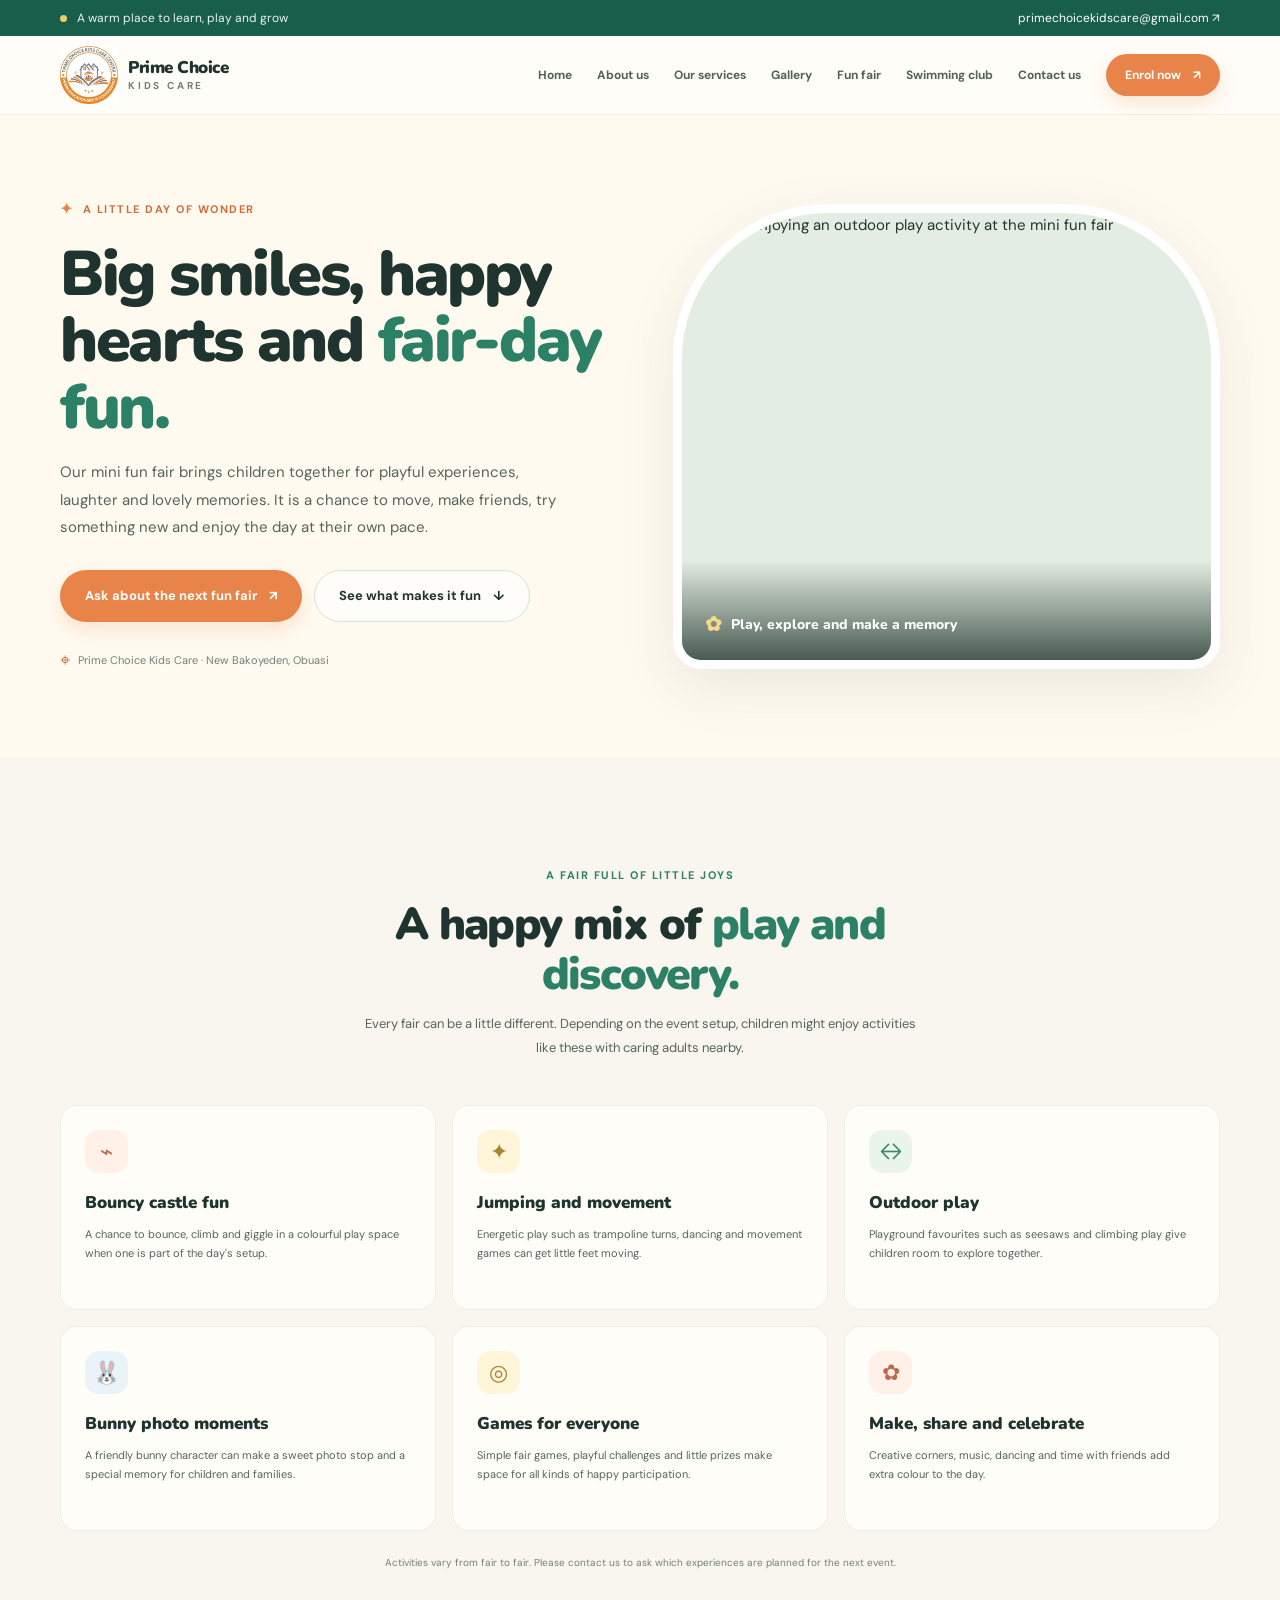
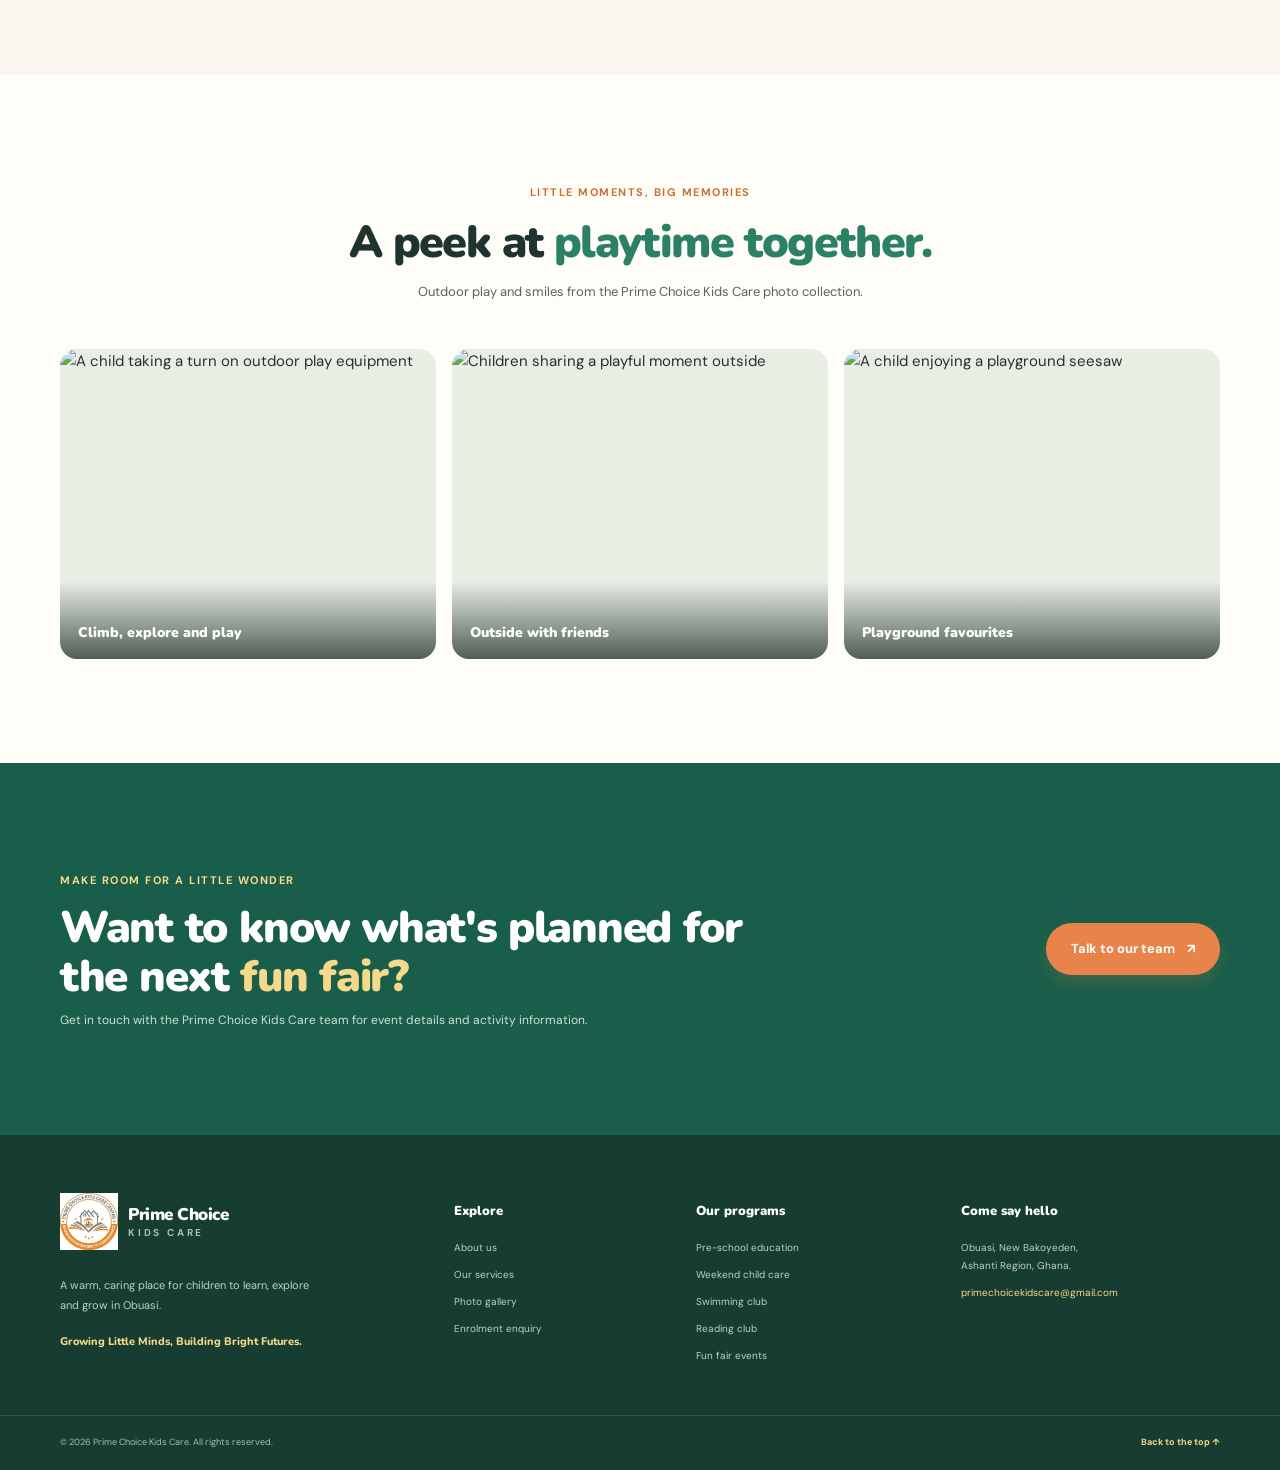
==== funfair.html @ d1c7ed06 "Add fun fair and swimming club pages Co-authored-by: Copilot <223556219+Copilot@users.noreply.github" ====
<!doctype html>
<html lang="en-GH">
  <head>
    <meta charset="utf-8">
    <meta name="viewport" content="width=device-width, initial-scale=1">
    <meta name="theme-color" content="#fffaf0">
    <meta name="description" content="Discover the Prime Choice Kids Care mini fun fair in Obuasi: joyful play, fair games, outdoor activities and happy memories.">
    <title>Mini Fun Fair | Prime Choice Kids Care</title>
    <link rel="icon" type="image/png" href="./logo.png">
    <link rel="preconnect" href="https://fonts.googleapis.com">
    <link rel="preconnect" href="https://fonts.gstatic.com" crossorigin>
    <link href="https://fonts.googleapis.com/css2?family=DM+Sans:wght@400;500;600;700&family=Nunito:wght@500;600;700;800;900&display=swap" rel="stylesheet">
    <link rel="stylesheet" href="./styles.css">
    <script src="./script.js" defer></script>
  </head>
  <body>
    <a class="skip-link" href="#main">Skip to content</a>
    <div class="topline">
      <div class="container topline-inner">
        <p><span class="topline-dot" aria-hidden="true"></span> A warm place to learn, play and grow</p>
        <a href="mailto:primechoicekidscare@gmail.com">primechoicekidscare@gmail.com <span aria-hidden="true">↗</span></a>
      </div>
    </div>

    <header class="site-header">
      <div class="container nav-wrap">
        <a class="brand" href="./index.html" aria-label="Prime Choice Kids Care home">
          <img class="brand-mark" src="./logo.png" alt="Prime Choice Kids Care Centre logo">
          <span class="brand-copy"><strong>Prime Choice</strong><small>Kids Care</small></span>
        </a>
        <button class="menu-toggle" type="button" aria-expanded="false" aria-controls="primary-nav" aria-label="Open navigation menu">
          <span></span><span></span><span></span>
        </button>
        <nav class="primary-nav" id="primary-nav" aria-label="Main navigation">
          <a href="./index.html">Home</a>
          <a href="./index.html#about">About us</a>
          <a href="./index.html#services">Our services</a>
          <a href="./index.html#gallery">Gallery</a>
          <a href="./funfair.html" aria-current="page">Fun fair</a>
          <a href="./swimming-club.html">Swimming club</a>
          <a href="./index.html#contact">Contact us</a>
          <a class="button button-small button-orange nav-cta" href="./index.html#enquiry">Enrol now <span aria-hidden="true">↗</span></a>
        </nav>
      </div>
    </header>

    <main id="main">
      <section class="program-hero section-pad">
        <div class="container program-hero-grid">
          <div class="program-hero-copy reveal">
            <span class="eyebrow eyebrow-orange"><span aria-hidden="true">✦</span> A little day of wonder</span>
            <h1>Big smiles, happy hearts and <span>fair-day fun.</span></h1>
            <p class="hero-lede">Our mini fun fair brings children together for playful experiences, laughter and lovely memories. It is a chance to move, make friends, try something new and enjoy the day at their own pace.</p>
            <div class="hero-actions">
              <a class="button button-orange" href="./index.html#enquiry">Ask about the next fun fair <span aria-hidden="true">↗</span></a>
              <a class="button button-outline" href="#fair-fun">See what makes it fun <span aria-hidden="true">↓</span></a>
            </div>
            <p class="program-location"><span aria-hidden="true">⌖</span> Prime Choice Kids Care · New Bakoyeden, Obuasi</p>
          </div>
          <figure class="program-hero-photo reveal">
            <img src="https://lh3.googleusercontent.com/d/1VThaIc3gzFX5uHObkYap0mW_x950WfFs=w1400" alt="A child enjoying an outdoor play activity at the mini fun fair" fetchpriority="high">
            <figcaption><span aria-hidden="true">✿</span> Play, explore and make a memory</figcaption>
          </figure>
        </div>
      </section>

      <section class="fair-intro section-pad section-tint" id="fair-fun" aria-labelledby="fair-fun-title">
        <div class="container">
          <div class="section-heading centered reveal">
            <span class="eyebrow eyebrow-green">A fair full of little joys</span>
            <h2 id="fair-fun-title">A happy mix of <span>play and discovery.</span></h2>
            <p>Every fair can be a little different. Depending on the event setup, children might enjoy activities like these with caring adults nearby.</p>
          </div>
          <div class="fair-activity-grid">
            <article class="fair-activity-card reveal">
              <span class="fair-activity-icon icon-peach" aria-hidden="true">⌁</span>
              <h3>Bouncy castle fun</h3>
              <p>A chance to bounce, climb and giggle in a colourful play space when one is part of the day's setup.</p>
            </article>
            <article class="fair-activity-card reveal">
              <span class="fair-activity-icon icon-yellow" aria-hidden="true">✦</span>
              <h3>Jumping and movement</h3>
              <p>Energetic play such as trampoline turns, dancing and movement games can get little feet moving.</p>
            </article>
            <article class="fair-activity-card reveal">
              <span class="fair-activity-icon icon-green" aria-hidden="true">↔</span>
              <h3>Outdoor play</h3>
              <p>Playground favourites such as seesaws and climbing play give children room to explore together.</p>
            </article>
            <article class="fair-activity-card reveal">
              <span class="fair-activity-icon icon-blue" aria-hidden="true">🐰</span>
              <h3>Bunny photo moments</h3>
              <p>A friendly bunny character can make a sweet photo stop and a special memory for children and families.</p>
            </article>
            <article class="fair-activity-card reveal">
              <span class="fair-activity-icon icon-yellow" aria-hidden="true">◎</span>
              <h3>Games for everyone</h3>
              <p>Simple fair games, playful challenges and little prizes make space for all kinds of happy participation.</p>
            </article>
            <article class="fair-activity-card reveal">
              <span class="fair-activity-icon icon-peach" aria-hidden="true">✿</span>
              <h3>Make, share and celebrate</h3>
              <p>Creative corners, music, dancing and time with friends add extra colour to the day.</p>
            </article>
          </div>
          <p class="fair-note reveal">Activities vary from fair to fair. Please contact us to ask which experiences are planned for the next event.</p>
        </div>
      </section>

      <section class="program-gallery section-pad" aria-labelledby="fair-gallery-title">
        <div class="container">
          <div class="section-heading centered reveal">
            <span class="eyebrow eyebrow-orange">Little moments, big memories</span>
            <h2 id="fair-gallery-title">A peek at <span>playtime together.</span></h2>
            <p>Outdoor play and smiles from the Prime Choice Kids Care photo collection.</p>
          </div>
          <div class="program-photo-grid">
            <figure class="program-photo-card reveal">
              <img src="https://lh3.googleusercontent.com/d/1VThaIc3gzFX5uHObkYap0mW_x950WfFs=w1000" alt="A child taking a turn on outdoor play equipment" loading="lazy">
              <figcaption>Climb, explore and play</figcaption>
            </figure>
            <figure class="program-photo-card reveal">
              <img src="https://lh3.googleusercontent.com/d/1eXh7Gc87C1rtiboEQk0sSpEBrXRE-SDh=w1000" alt="Children sharing a playful moment outside" loading="lazy">
              <figcaption>Outside with friends</figcaption>
            </figure>
            <figure class="program-photo-card reveal">
              <img src="https://lh3.googleusercontent.com/d/1p23Wyf0afIR9-xaCdoGB-kXBetSUbzat=w1000" alt="A child enjoying a playground seesaw" loading="lazy">
              <figcaption>Playground favourites</figcaption>
            </figure>
          </div>
        </div>
      </section>

      <section class="program-cta section-pad">
        <div class="container program-cta-inner reveal">
          <div>
            <span class="eyebrow eyebrow-light">Make room for a little wonder</span>
            <h2>Want to know what's planned for the next <span>fun fair?</span></h2>
            <p>Get in touch with the Prime Choice Kids Care team for event details and activity information.</p>
          </div>
          <a class="button button-orange" href="./index.html#enquiry">Talk to our team <span aria-hidden="true">↗</span></a>
        </div>
      </section>
    </main>

    <footer class="site-footer">
      <div class="container footer-main">
        <div class="footer-brand">
          <a class="brand brand-light" href="./index.html" aria-label="Prime Choice Kids Care home">
            <img class="brand-mark" src="./logo.png" alt="Prime Choice Kids Care Centre logo">
            <span class="brand-copy"><strong>Prime Choice</strong><small>Kids Care</small></span>
          </a>
          <p>A warm, caring place for children to learn, explore and grow in Obuasi.</p>
          <span class="footer-mantra">Growing Little Minds, Building Bright Futures.</span>
        </div>
        <div class="footer-column"><h3>Explore</h3><a href="./index.html#about">About us</a><a href="./index.html#services">Our services</a><a href="./index.html#gallery">Photo gallery</a><a href="./index.html#enquiry">Enrolment enquiry</a></div>
        <div class="footer-column"><h3>Our programs</h3><a href="./index.html#services">Pre-school education</a><a href="./index.html#services">Weekend child care</a><a href="./swimming-club.html">Swimming club</a><a href="./index.html#services">Reading club</a><a href="./funfair.html" aria-current="page">Fun fair events</a></div>
        <div class="footer-column footer-contact"><h3>Come say hello</h3><p>Obuasi, New Bakoyeden,<br>Ashanti Region, Ghana.</p><a href="mailto:primechoicekidscare@gmail.com">primechoicekidscare@gmail.com</a></div>
      </div>
      <div class="footer-bottom">
        <div class="container footer-bottom-inner"><p>© <span id="current-year"></span> Prime Choice Kids Care. All rights reserved.</p><a href="#main">Back to the top ↑</a></div>
      </div>
    </footer>
    <button class="back-to-top" type="button" aria-label="Back to top" title="Back to top">↑</button>
  </body>
</html>
---- styles.css ----
:root {
  color-scheme: light;
  --ink: #20342f;
  --ink-soft: #56645e;
  --green: #2c8065;
  --green-dark: #185e4a;
  --green-pale: #e8f4ec;
  --orange: #e8844a;
  --orange-dark: #cf6e37;
  --yellow: #f5ca67;
  --cream: #fffaf0;
  --paper: #fffdf8;
  --line: #e9e9df;
  --shadow: 0 18px 55px rgba(32, 52, 47, .09);
  --heading: "Nunito", "DM Sans", sans-serif;
  --body: "DM Sans", sans-serif;
}

* { box-sizing: border-box; }
html { scroll-behavior: smooth; scroll-padding-top: 100px; }
body { margin: 0; color: var(--ink); background: var(--paper); font-family: var(--body); font-size: 15px; line-height: 1.7; -webkit-font-smoothing: antialiased; }
img { display: block; max-width: 100%; }
a { color: inherit; text-decoration: none; }
button, input, select, textarea { font: inherit; }
button { color: inherit; }
.container { width: min(1160px, calc(100% - 48px)); margin-inline: auto; }
.section-pad { padding: 104px 0; }
.section-tint { background: #f8f6ee; }
.skip-link { position: fixed; top: 8px; left: 8px; z-index: 9999; padding: 10px 14px; color: white; background: var(--green-dark); border-radius: 8px; transform: translateY(-150%); }
.skip-link:focus { transform: translateY(0); }
.sr-only { position: absolute; width: 1px; height: 1px; padding: 0; margin: -1px; overflow: hidden; clip: rect(0,0,0,0); white-space: nowrap; border: 0; }

.topline { color: #eaf5ee; background: var(--green-dark); font-size: 12px; }
.topline-inner { min-height: 36px; display: flex; align-items: center; justify-content: space-between; gap: 20px; }
.topline p { margin: 0; }
.topline a { color: #fff; transition: opacity .2s ease; }
.topline a:hover { opacity: .75; }
.topline-dot { display: inline-block; width: 7px; height: 7px; margin-right: 7px; border-radius: 50%; background: var(--yellow); }
.site-header { position: sticky; top: 0; z-index: 100; background: rgba(255, 253, 248, .95); border-bottom: 1px solid rgba(32, 52, 47, .06); backdrop-filter: blur(14px); }
.nav-wrap { min-height: 78px; display: flex; align-items: center; justify-content: space-between; gap: 32px; }
.brand { display: inline-flex; align-items: center; gap: 10px; flex: 0 0 auto; }
.brand-mark { width: 58px; height: 58px; flex: 0 0 auto; object-fit: contain; }
.brand-copy { display: flex; flex-direction: column; line-height: 1.12; }
.brand-copy strong { font-family: var(--heading); font-size: 17px; font-weight: 900; letter-spacing: -.5px; }
.brand-copy small { margin-top: 3px; color: #718078; font-size: 10px; font-weight: 700; letter-spacing: 2.8px; text-transform: uppercase; }
.primary-nav { display: flex; align-items: center; gap: 25px; }
.primary-nav > a:not(.button) { color: #52615b; font-size: 12px; font-weight: 700; transition: color .2s ease; }
.primary-nav > a:not(.button):hover, .primary-nav > a:not(.button):focus-visible { color: var(--orange-dark); }
.button { min-height: 52px; display: inline-flex; align-items: center; justify-content: center; gap: 12px; padding: 0 24px; border: 1px solid transparent; border-radius: 999px; font-size: 13px; font-weight: 700; transition: transform .2s ease, box-shadow .2s ease, background .2s ease; cursor: pointer; }
.button:hover { transform: translateY(-2px); box-shadow: 0 10px 24px rgba(32, 52, 47, .13); }
.button:focus-visible, button:focus-visible, a:focus-visible, input:focus-visible, select:focus-visible, textarea:focus-visible { outline: 3px solid rgba(232, 132, 74, .55); outline-offset: 3px; }
.button-orange { color: white; background: var(--orange); box-shadow: 0 8px 18px rgba(232, 132, 74, .19); }
.button-orange:hover { background: var(--orange-dark); }
.button-green { color: white; background: var(--green); }
.button-green:hover { background: var(--green-dark); }
.button-outline { border-color: #d9e3da; color: var(--ink); background: rgba(255,255,255,.6); }
.button-small { min-height: 42px; padding: 0 18px; font-size: 12px; }
.menu-toggle { display: none; }

.hero { position: relative; overflow: hidden; padding-top: 76px; padding-bottom: 34px; background: var(--cream); }
.hero::before { position: absolute; top: -190px; right: -120px; width: 560px; height: 560px; border: 1px solid rgba(44,128,101,.08); border-radius: 50%; content: ""; }
.hero::after { position: absolute; right: 6%; bottom: -180px; width: 300px; height: 300px; border: 1px solid rgba(232,132,74,.12); border-radius: 50%; content: ""; }
.hero-grid { position: relative; z-index: 1; display: grid; grid-template-columns: 1.05fr .95fr; align-items: center; gap: 54px; }
.eyebrow { display: inline-flex; align-items: center; gap: 8px; color: var(--green-dark); font-size: 11px; font-weight: 700; letter-spacing: 1.5px; text-transform: uppercase; }
.eyebrow > span { color: var(--orange); font-size: 15px; }
.eyebrow-green { color: var(--green); }
.eyebrow-orange { color: var(--orange-dark); }
.eyebrow-light { color: #f9d98b; }
.hero h1, h2, h3 { font-family: var(--heading); }
.hero h1 { max-width: 580px; margin: 18px 0 18px; font-size: clamp(42px, 5vw, 66px); font-weight: 900; line-height: 1.05; letter-spacing: -2.7px; }
.hero h1 span, h2 span { color: var(--green); }
.hero-lede { max-width: 510px; margin: 0; color: var(--ink-soft); font-size: 15px; line-height: 1.85; }
.hero-actions { display: flex; flex-wrap: wrap; align-items: center; gap: 12px; margin-top: 28px; }
.play-icon { display: inline-grid; width: 23px; height: 23px; place-items: center; border-radius: 50%; color: var(--green); background: var(--green-pale); font-size: 9px; }
.hero-location { display: flex; align-items: center; gap: 9px; margin-top: 25px; color: #718078; font-size: 12px; }
.hero-location strong { color: var(--ink); }
.location-icon { color: var(--orange); font-size: 20px; }
.hero-visual { position: relative; min-width: 0; padding: 14px 20px 20px 0; }
.hero-photo-shell { position: relative; overflow: hidden; height: 470px; border: 9px solid #fff; border-radius: 170px 170px 36px 36px; background: #e0e9dd; box-shadow: var(--shadow); }
.hero-slides, .hero-slide { position: absolute; inset: 0; }
.hero-slide { opacity: 0; transition: opacity .85s ease; }
.hero-slide.is-active { z-index: 1; opacity: 1; }
.hero-slide img { width: 100%; height: 100%; object-fit: cover; }
.hero-shade { position: absolute; z-index: 2; inset: 38% 0 0; background: linear-gradient(transparent, rgba(20, 42, 33, .72)); pointer-events: none; }
.hero-photo-label { position: absolute; z-index: 3; right: 32px; bottom: 60px; left: 32px; display: flex; align-items: center; gap: 10px; color: white; font-family: var(--heading); font-size: 16px; font-weight: 800; text-shadow: 0 1px 5px rgba(0,0,0,.2); }
.photo-label-icon { display: grid; width: 30px; height: 30px; place-items: center; border-radius: 50%; color: #76552a; background: var(--yellow); text-shadow: none; }
.carousel-controls { position: absolute; z-index: 4; right: 25px; bottom: 17px; left: 25px; display: flex; align-items: center; justify-content: space-between; }
.carousel-arrow { display: grid; width: 34px; height: 34px; place-items: center; border: 1px solid rgba(255,255,255,.6); border-radius: 50%; color: white; background: rgba(255,255,255,.16); cursor: pointer; transition: background .2s ease; }
.carousel-arrow:hover { background: rgba(255,255,255,.33); }
.carousel-dots { display: flex; gap: 7px; }
.carousel-dot { width: 7px; height: 7px; padding: 0; border: 0; border-radius: 10px; background: rgba(255,255,255,.58); cursor: pointer; transition: width .2s ease, background .2s ease; }
.carousel-dot[aria-current="true"] { width: 22px; background: var(--yellow); }
.floating-note { position: absolute; z-index: 5; display: flex; align-items: center; gap: 9px; padding: 11px 15px; border-radius: 13px; box-shadow: 0 10px 26px rgba(32,52,47,.12); font-size: 11px; }
.floating-note > span { color: var(--orange-dark); font-size: 18px; }
.note-yellow { top: 65px; right: -8px; background: #fff3cc; transform: rotate(3deg); }
.note-white { bottom: 45px; left: -22px; background: white; transform: rotate(-3deg); }
.hero-sparkle { position: absolute; color: var(--orange); }
.sparkle-one { top: 27px; left: 22px; font-size: 28px; }
.sparkle-two { right: 6px; bottom: 3px; color: var(--green); font-size: 27px; }
.hero-bottom { position: relative; z-index: 1; display: flex; align-items: center; justify-content: center; gap: 16px; padding-top: 39px; color: #78847b; font-family: var(--heading); font-size: 12px; font-weight: 800; letter-spacing: .5px; }
.hero-bottom i { width: 5px; height: 5px; border-radius: 50%; background: var(--orange); }
.intro-strip { color: #fff; background: var(--green); }
.intro-strip-inner { min-height: 73px; display: flex; align-items: center; gap: 17px; }
.strip-star { color: #f9d98b; font-size: 21px; }
.intro-strip p { flex: 1; margin: 0; font-family: var(--heading); font-size: 15px; font-weight: 800; }
.intro-strip a { font-size: 12px; font-weight: 700; }
.intro-strip a span { margin-left: 6px; }

.about-grid { display: grid; grid-template-columns: .92fr 1.08fr; align-items: center; gap: 88px; }
.about-visual { position: relative; min-height: 450px; padding: 0 35px 30px 0; }
.about-photo-main { position: relative; overflow: hidden; width: 88%; height: 390px; border-radius: 42% 42% 22px 22px; background: #e7f0e2; }
.about-photo-main img, .about-photo-small img { width: 100%; height: 100%; object-fit: cover; }
.image-sticker { position: absolute; right: -8px; bottom: 22px; display: block; padding: 15px 20px; border-radius: 50% 50% 50% 12px; color: #77562b; background: #ffdf87; font-family: var(--heading); font-size: 13px; font-weight: 800; line-height: 1.35; transform: rotate(7deg); }
.image-sticker b { color: var(--orange-dark); }
.about-photo-small { position: absolute; right: 0; bottom: 0; overflow: hidden; width: 41%; height: 160px; border: 8px solid var(--paper); border-radius: 22px; background: #eee5d9; box-shadow: 0 10px 26px rgba(32,52,47,.12); }
.about-doodle { position: absolute; top: 10px; right: 24px; color: var(--orange); font-size: 38px; }
.about-copy h2, .section-heading h2, .why-copy h2, .enquiry-copy h2 { margin: 13px 0 16px; font-size: clamp(32px, 3.5vw, 45px); font-weight: 900; line-height: 1.12; letter-spacing: -1.6px; }
.about-copy > p, .why-copy > p { margin: 0 0 14px; color: var(--ink-soft); font-size: 13px; line-height: 1.9; }
.mission-grid { display: grid; grid-template-columns: 1fr 1fr; gap: 12px; margin-top: 25px; }
.mission-card { position: relative; padding: 18px 16px 16px; border: 1px solid #edf0e7; border-radius: 14px; background: #fff; }
.mission-card .mini-icon { display: grid; width: 31px; height: 31px; place-items: center; margin-bottom: 8px; border-radius: 10px; color: var(--green); background: var(--green-pale); font-size: 16px; }
.mission-card.vision .mini-icon { color: var(--orange-dark); background: #fff1de; }
.mission-card h3 { margin: 0 0 4px; font-size: 14px; font-weight: 900; }
.mission-card p { margin: 0; color: var(--ink-soft); font-size: 11px; line-height: 1.65; }
.values-row { display: grid; grid-template-columns: .72fr 1.28fr; align-items: center; gap: 42px; margin-top: 92px; padding: 31px 38px; border: 1px solid #e8ecdf; border-radius: 22px; background: #fbfcf7; }
.values-intro h3 { margin: 8px 0 0; font-size: 24px; font-weight: 900; line-height: 1.2; }
.values-intro h3 span { color: var(--green); }
.values-list { display: grid; grid-template-columns: repeat(3, 1fr); gap: 14px 20px; padding: 0; margin: 0; list-style: none; }
.values-list li { display: flex; align-items: center; gap: 8px; color: #5b6860; font-size: 11px; font-weight: 700; }
.values-list li span { color: var(--orange); font-size: 15px; }

.section-heading { max-width: 640px; }
.section-heading.centered { margin: 0 auto 46px; text-align: center; }
.section-heading h2 { margin-bottom: 12px; }
.section-heading p { max-width: 560px; margin: 0; color: var(--ink-soft); font-size: 13px; line-height: 1.8; }
.section-heading.centered p { margin-inline: auto; }
.services .section-heading h2 span, .gallery .section-heading h2 span { color: var(--green); }
.service-grid { display: grid; grid-template-columns: repeat(6, 1fr); gap: 16px; }
.service-card { position: relative; grid-column: span 2; min-height: 305px; padding: 25px 24px 23px; overflow: hidden; border: 1px solid rgba(32,52,47,.05); border-radius: 18px; background: #fff; transition: transform .22s ease, box-shadow .22s ease; }
.service-card:hover { transform: translateY(-5px); box-shadow: var(--shadow); }
.service-card:nth-child(4) { grid-column: 2 / span 2; }
.service-card:nth-child(5) { grid-column: 4 / span 2; }
.service-card::after { position: absolute; right: -22px; bottom: -42px; width: 120px; height: 120px; border-radius: 50%; background: currentColor; content: ""; opacity: .055; }
.service-blue { color: #5384a0; }.service-yellow { color: #ad8532; }.service-green { color: #40876a; }.service-pink { color: #b36e70; }.service-orange { color: #c97744; }
.service-icon { display: grid; width: 51px; height: 51px; place-items: center; margin-bottom: 21px; border-radius: 16px; background: #eef5f7; color: currentColor; }
.service-yellow .service-icon { background: #fff5d8; }.service-green .service-icon { background: #e9f4e9; }.service-pink .service-icon { background: #f9eded; }.service-orange .service-icon { background: #fff0e5; }
.service-icon svg { width: 31px; fill: none; stroke: currentColor; stroke-width: 1.8; stroke-linecap: round; stroke-linejoin: round; }
.service-number { position: absolute; top: 30px; right: 25px; color: currentColor; font-family: var(--heading); font-size: 11px; font-weight: 900; opacity: .68; }
.service-card h3 { margin: 0 0 8px; color: var(--ink); font-size: 18px; font-weight: 900; }
.service-card p { min-height: 91px; margin: 0 0 15px; color: var(--ink-soft); font-size: 11px; line-height: 1.7; }
.text-link { padding: 0; border: 0; color: var(--green-dark); background: transparent; font-size: 11px; font-weight: 800; cursor: pointer; }
.text-link span { display: inline-block; margin-left: 5px; color: var(--orange); transition: transform .2s ease; }
.text-link:hover span { transform: translate(3px,-2px); }

.why-grid { display: grid; grid-template-columns: .83fr 1.17fr; align-items: center; gap: 76px; }
.why-copy h2 { margin: 14px 0 16px; }
.why-copy h2 span { display: inline; }
.why-copy > p { margin-bottom: 23px; }
.reason-grid { display: grid; grid-template-columns: 1fr 1fr; gap: 15px; }
.reason-card { padding: 22px 21px; border: 1px solid #edf0e7; border-radius: 16px; background: #fff; }
.reason-icon, .contact-icon { display: grid; width: 40px; height: 40px; place-items: center; border-radius: 13px; font-size: 19px; }
.icon-peach { color: #bf694a; background: #fff0e8; }.icon-yellow { color: #a88430; background: #fff5d9; }.icon-green { color: #438665; background: #e9f4ea; }.icon-blue { color: #527d99; background: #eaf3f8; }
.reason-card h3 { margin: 13px 0 6px; font-size: 15px; font-weight: 900; }
.reason-card p { margin: 0; color: var(--ink-soft); font-size: 11px; line-height: 1.7; }

.gallery-heading { display: flex; align-items: end; justify-content: space-between; gap: 30px; margin-bottom: 30px; }
.gallery-heading .section-heading h2 { margin-bottom: 9px; }
.gallery-filters { display: flex; flex-wrap: wrap; justify-content: flex-end; gap: 7px; }
.filter-chip { min-height: 34px; padding: 0 13px; border: 1px solid #e0e4d9; border-radius: 50px; color: #59665f; background: transparent; font-size: 10px; font-weight: 700; cursor: pointer; transition: all .2s ease; }
.filter-chip:hover, .filter-chip.is-selected { border-color: var(--green); color: #fff; background: var(--green); }
.gallery-grid { display: grid; grid-template-columns: repeat(4, 1fr); grid-auto-rows: 190px; gap: 13px; }
.gallery-item { position: relative; overflow: hidden; min-width: 0; padding: 0; border: 0; border-radius: 15px; background: #e9e6d9; cursor: zoom-in; animation: galleryIn .35s ease both; }
.gallery-item:nth-child(1), .gallery-item:nth-child(6) { grid-row: span 2; }
.gallery-item img { width: 100%; height: 100%; object-fit: cover; transition: transform .5s ease; }
.gallery-item:hover img, .gallery-item:focus-visible img { transform: scale(1.05); }
.gallery-item::after { position: absolute; inset: 35% 0 0; background: linear-gradient(transparent, rgba(21,40,33,.68)); content: ""; opacity: .85; }
.gallery-caption { position: absolute; z-index: 1; right: 14px; bottom: 12px; left: 14px; color: white; text-align: left; }
.gallery-caption small { display: block; color: #ffe4a2; font-size: 9px; font-weight: 700; letter-spacing: 1.2px; text-transform: uppercase; }
.gallery-caption strong { font-family: var(--heading); font-size: 13px; font-weight: 900; }
.gallery-item[hidden] { display: none; }
.gallery-note { display: flex; align-items: center; justify-content: center; gap: 8px; margin-top: 23px; color: #758078; font-size: 10px; }
.gallery-note span { color: var(--orange); font-size: 14px; }
@keyframes galleryIn { from { opacity: 0; transform: translateY(8px); } to { opacity: 1; transform: translateY(0); } }

.activities { background: #fffdf8; }
.activity-grid { display: grid; grid-template-columns: repeat(3, 1fr); grid-auto-rows: 220px; gap: 15px; }
.activity-card { position: relative; overflow: hidden; border-radius: 17px; }
.activity-photo-card img { width: 100%; height: 100%; object-fit: cover; transition: transform .4s ease; }
.activity-photo-card:hover img { transform: scale(1.045); }
.activity-overlay { position: absolute; right: 0; bottom: 0; left: 0; padding: 48px 20px 18px; color: white; background: linear-gradient(transparent,rgba(23,42,34,.76)); }
.activity-overlay span, .activity-kicker { color: #f6d78e; font-size: 9px; font-weight: 800; letter-spacing: 1.4px; text-transform: uppercase; }
.activity-overlay h3 { margin: 4px 0 0; font-size: 18px; font-weight: 900; }
.activity-color-card { display: flex; flex-direction: column; align-items: flex-start; justify-content: center; padding: 25px; }
.card-lilac { background: #f0eaf7; }.card-mint { background: #eaf2e4; }.card-sky { background: #e9f3f5; }
.activity-symbol { margin-bottom: 7px; color: var(--green); font-size: 29px; line-height: 1; }
.activity-kicker { color: #748176; }
.activity-color-card h3 { max-width: 210px; margin: 7px 0 6px; font-size: 20px; font-weight: 900; line-height: 1.18; }
.activity-color-card p { max-width: 245px; margin: 0; color: #667269; font-size: 11px; line-height: 1.65; }
.activity-doodle { position: absolute; right: 17px; bottom: 5px; color: rgba(44,128,101,.22); font-size: 49px; }

.testimonials { position: relative; overflow: hidden; }
.testimonial-inner { position: relative; max-width: 680px; padding: 56px 50px 52px; border: 1px solid #e8ecdf; border-radius: 25px; background: #fffdf8; text-align: center; }
.quote-mark { position: absolute; top: 11px; left: 28px; color: #f7d98a; font-family: Georgia, serif; font-size: 82px; line-height: 1; }
.testimonial-inner h2 { margin: 12px 0 10px; font-size: 30px; font-weight: 900; letter-spacing: -1px; }
.testimonial-inner > p { max-width: 500px; margin: 0 auto 16px; color: var(--ink-soft); font-size: 12px; line-height: 1.8; }

.enquiry { position: relative; overflow: hidden; background: var(--green-dark); }
.enquiry::before { position: absolute; top: -220px; left: -130px; width: 560px; height: 560px; border: 1px solid rgba(255,255,255,.1); border-radius: 50%; content: ""; }
.enquiry-grid { position: relative; z-index: 1; display: grid; grid-template-columns: .82fr 1.18fr; align-items: start; gap: 75px; }
.enquiry-copy { padding-top: 24px; color: white; }
.enquiry-copy h2 { margin: 14px 0; color: white; font-size: clamp(36px,4.3vw,54px); }
.enquiry-copy h2 span { color: #f8d77f; }
.enquiry-copy > p { margin: 0; color: #d0e0d4; font-size: 13px; line-height: 1.85; }
.enquiry-promise { display: flex; align-items: flex-start; gap: 11px; margin-top: 24px; color: #f2e7c7; font-size: 11px; line-height: 1.6; }
.enquiry-promise span:first-child { color: #f8d77f; font-size: 21px; }
.enquiry-photo { position: relative; overflow: hidden; height: 190px; margin-top: 29px; border-radius: 18px; background: #e1eadf; }
.enquiry-photo img { width: 100%; height: 100%; object-fit: cover; }
.enquiry-photo span { position: absolute; right: 0; bottom: 0; left: 0; padding: 32px 16px 12px; color: white; background: linear-gradient(transparent,rgba(20,42,33,.7)); font-family: var(--heading); font-size: 13px; font-weight: 800; }
.form-card { padding: 31px; border-radius: 21px; background: #fffdf8; box-shadow: 0 25px 55px rgba(10,33,25,.15); }
.form-step { display: inline-flex; align-items: center; gap: 8px; color: var(--green); font-size: 10px; font-weight: 800; letter-spacing: 1px; text-transform: uppercase; }
.form-step span { display: grid; width: 23px; height: 23px; place-items: center; border-radius: 50%; color: white; background: var(--green); font-size: 9px; }
.form-card h3 { margin: 12px 0 3px; font-size: 23px; font-weight: 900; letter-spacing: -.5px; }
.form-intro { margin: 0 0 17px; color: #78837a; font-size: 10px; }
.form-intro span, form label > span { color: var(--orange-dark); }
.form-row { display: grid; grid-template-columns: 1fr 1fr; gap: 12px; }
form label { display: block; margin-bottom: 12px; color: #46564d; font-size: 10px; font-weight: 700; }
input, select, textarea { width: 100%; margin-top: 5px; padding: 10px 12px; border: 1px solid #e2e5dc; border-radius: 9px; color: var(--ink); background: #fff; font-size: 11px; font-weight: 500; }
input, select { min-height: 41px; }
textarea { min-height: 87px; resize: vertical; }
input::placeholder, textarea::placeholder { color: #a1a9a0; }
form input:focus, form textarea:focus, form select:focus { border-color: var(--green); outline: none; box-shadow: 0 0 0 3px rgba(44,128,101,.12); }
.form-submit { min-height: 46px; width: 100%; margin-top: 3px; border: 0; font-size: 12px; }
.form-disclaimer { margin: 10px 0 0; color: #859087; font-size: 9px; line-height: 1.6; text-align: center; }
.form-status { margin-top: 8px; color: var(--green-dark); font-size: 11px; line-height: 1.6; }
.form-status a { display: inline-block; margin-top: 4px; color: var(--orange-dark); font-weight: 800; text-decoration: underline; text-underline-offset: 3px; }
.form-status:empty { display: none; }

.contact { background: #fffdf8; }
.contact-grid { display: grid; grid-template-columns: .8fr 1.2fr; gap: 24px; }
.contact-details { display: flex; flex-direction: column; gap: 12px; }
.contact-card { display: flex; gap: 14px; padding: 19px; border: 1px solid #edf0e7; border-radius: 15px; background: white; }
.contact-card h3 { margin: 0 0 5px; font-size: 14px; font-weight: 900; }
.contact-card p { margin: 0 0 7px; color: #69756e; font-size: 11px; line-height: 1.7; }
.contact-card a { color: var(--green-dark); font-size: 10px; font-weight: 800; overflow-wrap: anywhere; }
.contact-card a span { color: var(--orange); }
.map-frame { position: relative; overflow: hidden; min-height: 335px; border-radius: 18px; background: #e8eee7; box-shadow: var(--shadow); }
.map-frame iframe { width: 100%; height: 100%; min-height: 335px; border: 0; filter: saturate(.72); }
.map-caption { position: absolute; right: 14px; bottom: 14px; left: 14px; display: flex; align-items: center; gap: 10px; padding: 12px 14px; border: 1px solid rgba(32,52,47,.06); border-radius: 12px; background: rgba(255,253,248,.96); box-shadow: 0 6px 18px rgba(32,52,47,.09); }
.map-pin { color: var(--orange); font-size: 21px; }
.map-caption span:nth-child(2) { flex: 1; display: flex; flex-direction: column; line-height: 1.4; }
.map-caption strong { font-family: var(--heading); font-size: 12px; font-weight: 900; }
.map-caption small { color: #77827a; font-size: 9px; }
.map-caption a { display: grid; width: 28px; height: 28px; place-items: center; border-radius: 50%; color: white; background: var(--green); }
.contact-form-wrap { display: grid; grid-template-columns: .72fr 1.28fr; gap: 25px; align-items: start; margin-top: 45px; padding: 27px 30px; border: 1px solid #edf0e7; border-radius: 18px; background: #f9faf5; }
.contact-form-wrap h3 { margin: 6px 0 4px; font-size: 21px; font-weight: 900; }
.contact-form-wrap > div > p { margin: 0; color: #6c786f; font-size: 10px; }
.contact-form { display: grid; grid-template-columns: 1fr 1fr; gap: 8px; }
.contact-form input, .contact-form textarea { margin: 0; background: white; }
.contact-form textarea { grid-column: 1 / -1; }
.contact-form button { min-height: 42px; justify-self: start; padding-inline: 18px; border: 0; font-size: 10px; }
.contact-form-status { align-self: center; margin: 0; color: var(--green-dark); font-size: 10px; }

.site-footer { color: #eaf0e9; background: #173d32; }
.footer-main { display: grid; grid-template-columns: 1.6fr .9fr 1fr 1.2fr; gap: 48px; padding-top: 58px; padding-bottom: 50px; }
.brand-light .brand-copy strong { color: white; }
.brand-light .brand-copy small { color: #aabfb1; }
.footer-brand > p { max-width: 255px; margin: 17px 0 12px; color: #bfd0c2; font-size: 11px; line-height: 1.8; }
.footer-mantra { color: #f5d889; font-family: var(--heading); font-size: 11px; font-weight: 800; }
.footer-column { display: flex; flex-direction: column; align-items: flex-start; gap: 9px; }
.footer-column h3 { margin: 7px 0 8px; color: white; font-size: 13px; font-weight: 900; }
.footer-column a, .footer-column p { margin: 0; color: #bfd0c2; font-size: 10px; line-height: 1.8; transition: color .2s ease; }
.footer-column a:hover { color: #f5d889; }
.footer-contact a { overflow-wrap: anywhere; color: #f5d889; }
.footer-bottom { border-top: 1px solid rgba(255,255,255,.1); }
.footer-bottom-inner { min-height: 54px; display: flex; align-items: center; justify-content: space-between; gap: 20px; color: #a9beb0; font-size: 9px; }
.footer-bottom p { margin: 0; }
.footer-bottom a { color: #f4d889; font-weight: 700; }
.back-to-top { position: fixed; right: 20px; bottom: 20px; z-index: 80; display: grid; width: 43px; height: 43px; place-items: center; border: 0; border-radius: 50%; color: white; background: var(--green); box-shadow: 0 8px 20px rgba(32,52,47,.2); font-size: 20px; opacity: 0; pointer-events: none; transform: translateY(8px); transition: opacity .2s ease, transform .2s ease; cursor: pointer; }
.back-to-top.is-visible { opacity: 1; pointer-events: auto; transform: translateY(0); }
.lightbox { position: fixed; max-width: min(1000px, calc(100vw - 32px)); max-height: calc(100vh - 32px); padding: 12px; border: 0; border-radius: 15px; background: #fffdf8; box-shadow: 0 20px 70px rgba(0,0,0,.35); }
.lightbox::backdrop { background: rgba(13, 30, 24, .86); backdrop-filter: blur(4px); }
.lightbox-image { max-width: 100%; max-height: calc(100vh - 100px); object-fit: contain; border-radius: 9px; }
.lightbox-caption { margin: 8px 5px 1px; color: #617067; font-size: 11px; }
.lightbox-close { position: absolute; z-index: 2; top: 18px; right: 18px; display: grid; width: 34px; height: 34px; place-items: center; border: 0; border-radius: 50%; color: var(--ink); background: rgba(255,253,248,.92); font-size: 24px; cursor: pointer; }
.reveal { opacity: 0; transform: translateY(16px); transition: opacity .6s ease, transform .6s ease; }
.reveal.is-visible { opacity: 1; transform: translateY(0); }

@media (max-width: 1050px) {
  .primary-nav { gap: 15px; }
  .primary-nav > a:not(.button) { font-size: 11px; }
  .hero-grid { gap: 35px; }
  .hero-photo-shell { height: 430px; }
  .about-grid { gap: 50px; }
  .why-grid { gap: 45px; }
  .footer-main { gap: 28px; }
}
@media (max-width: 820px) {
  .container { width: min(100% - 36px, 680px); }
  .section-pad { padding: 80px 0; }
  .nav-wrap { min-height: 70px; }
  .menu-toggle { display: flex; flex-direction: column; justify-content: center; gap: 5px; width: 42px; height: 42px; padding: 10px; border: 1px solid #e8ece4; border-radius: 12px; background: white; cursor: pointer; }
  .menu-toggle span { display: block; width: 20px; height: 2px; border-radius: 2px; background: var(--green-dark); transition: transform .2s ease, opacity .2s ease; }
  .menu-toggle[aria-expanded="true"] span:first-child { transform: translateY(7px) rotate(45deg); }
  .menu-toggle[aria-expanded="true"] span:nth-child(2) { opacity: 0; }
  .menu-toggle[aria-expanded="true"] span:last-child { transform: translateY(-7px) rotate(-45deg); }
  .primary-nav { position: absolute; top: 100%; right: 0; left: 0; display: none; align-items: stretch; gap: 0; padding: 9px 18px 18px; border-bottom: 1px solid var(--line); background: rgba(255,253,248,.98); box-shadow: 0 15px 24px rgba(32,52,47,.08); }
  .primary-nav.is-open { display: flex; flex-direction: column; }
  .primary-nav > a:not(.button) { padding: 12px 4px; border-bottom: 1px solid #eff0e9; font-size: 13px; }
  .primary-nav .nav-cta { margin-top: 13px; }
  .hero { padding-top: 55px; }
  .hero-grid { grid-template-columns: 1fr; gap: 30px; }
  .hero-copy { max-width: 650px; }
  .hero h1 { max-width: 620px; font-size: clamp(44px, 9vw, 65px); }
  .hero-visual { width: min(100%, 590px); margin-inline: auto; }
  .hero-photo-shell { height: min(68vw, 480px); min-height: 350px; }
  .about-grid { grid-template-columns: 1fr; gap: 35px; }
  .about-visual { width: min(100%, 520px); margin-inline: auto; }
  .about-copy { max-width: 650px; }
  .values-row { grid-template-columns: 1fr; gap: 20px; margin-top: 60px; }
  .service-card { grid-column: span 3; min-height: 280px; }
  .service-card:nth-child(4) { grid-column: 1 / span 3; }
  .service-card:nth-child(5) { grid-column: 4 / span 3; }
  .service-card p { min-height: 86px; }
  .why-grid { grid-template-columns: 1fr; gap: 35px; }
  .why-copy { max-width: 650px; }
  .gallery-heading { align-items: flex-start; flex-direction: column; }
  .gallery-filters { justify-content: flex-start; }
  .gallery-grid { grid-template-columns: repeat(3, 1fr); grid-auto-rows: 180px; }
  .gallery-item:nth-child(1), .gallery-item:nth-child(6) { grid-row: span 1; }
  .gallery-item:nth-child(5) { grid-row: span 2; }
  .activity-grid { grid-template-columns: repeat(2, 1fr); }
  .enquiry-grid { grid-template-columns: 1fr; gap: 35px; }
  .enquiry-copy { max-width: 600px; }
  .enquiry-photo { max-width: 500px; }
  .contact-grid { grid-template-columns: 1fr 1.1fr; }
  .contact-form-wrap { grid-template-columns: 1fr; gap: 15px; }
  .footer-main { grid-template-columns: 1.3fr 1fr 1fr; }
  .footer-contact { grid-column: 2 / span 2; }
}
@media (max-width: 560px) {
  .container { width: calc(100% - 34px); }
  .section-pad { padding: 66px 0; }
  .topline-inner { min-height: 34px; justify-content: center; }
  .topline-inner > p { display: none; }
  .topline a { font-size: 10px; }
  .brand-mark { width: 48px; height: 48px; }
  .brand-copy strong { font-size: 15px; }
  .brand-copy small { font-size: 9px; }
  .hero { padding-top: 48px; padding-bottom: 25px; }
  .hero h1 { margin-top: 14px; font-size: clamp(39px, 12vw, 53px); letter-spacing: -2px; }
  .hero-lede { font-size: 13px; }
  .hero-actions { align-items: stretch; flex-direction: column; max-width: 330px; }
  .hero-actions .button { width: 100%; }
  .hero-visual { padding-right: 7px; }
  .hero-photo-shell { height: 360px; min-height: 0; border-width: 6px; border-radius: 130px 130px 26px 26px; }
  .hero-photo-label { right: 18px; bottom: 56px; left: 18px; font-size: 13px; }
  .carousel-controls { right: 15px; left: 15px; }
  .note-yellow { top: 35px; right: -5px; padding: 9px 11px; font-size: 9px; }
  .note-white { bottom: 34px; left: -10px; padding: 9px 11px; font-size: 9px; }
  .hero-bottom { gap: 9px; padding-top: 27px; font-size: 9px; }
  .intro-strip-inner { min-height: 66px; gap: 10px; }
  .intro-strip p { font-size: 12px; line-height: 1.45; }
  .intro-strip a { max-width: 72px; font-size: 9px; line-height: 1.4; }
  .about-visual { min-height: 360px; padding-right: 22px; }
  .about-photo-main { height: 325px; }
  .about-photo-small { height: 125px; width: 43%; border-width: 6px; }
  .image-sticker { right: -10px; font-size: 11px; }
  .about-copy h2, .section-heading h2, .why-copy h2 { font-size: 34px; letter-spacing: -1.2px; }
  .mission-grid { grid-template-columns: 1fr; }
  .values-row { padding: 24px 20px; margin-top: 46px; }
  .values-list { grid-template-columns: 1fr 1fr; gap: 12px 9px; }
  .values-list li { font-size: 9px; }
  .section-heading.centered { margin-bottom: 32px; }
  .service-grid { display: flex; flex-direction: column; }
  .service-card { min-height: 0; padding: 22px; }
  .service-card p { min-height: 0; }
  .service-card:nth-child(4), .service-card:nth-child(5) { grid-column: auto; }
  .reason-grid { gap: 10px; }
  .reason-card { padding: 17px 14px; }
  .reason-card h3 { font-size: 13px; }
  .reason-card p { font-size: 10px; }
  .gallery-filters { gap: 6px; }
  .filter-chip { min-height: 31px; padding-inline: 10px; font-size: 9px; }
  .gallery-grid { grid-template-columns: repeat(2, 1fr); grid-auto-rows: 145px; gap: 9px; }
  .gallery-item:nth-child(1), .gallery-item:nth-child(6) { grid-row: span 2; }
  .gallery-caption { right: 9px; bottom: 8px; left: 9px; }
  .gallery-caption strong { font-size: 11px; }
  .activity-grid { grid-template-columns: 1fr 1fr; grid-auto-rows: 180px; gap: 9px; }
  .activity-color-card { padding: 17px; }
  .activity-color-card h3 { font-size: 16px; }
  .activity-color-card p { font-size: 9px; }
  .activity-overlay { padding: 35px 13px 13px; }
  .activity-overlay h3 { font-size: 15px; }
  .testimonial-inner { padding: 48px 22px 35px; }
  .testimonial-inner h2 { font-size: 25px; }
  .quote-mark { left: 14px; font-size: 67px; }
  .enquiry-copy h2 { font-size: 41px; }
  .form-card { padding: 23px 18px; }
  .form-card h3 { font-size: 20px; }
  .form-row { grid-template-columns: 1fr; gap: 0; }
  .contact-grid { grid-template-columns: 1fr; }
  .map-frame, .map-frame iframe { min-height: 280px; }
  .contact-form-wrap { padding: 22px 17px; }
  .contact-form { grid-template-columns: 1fr; }
  .contact-form textarea { grid-column: auto; }
  .footer-main { grid-template-columns: 1fr 1fr; gap: 27px 20px; padding-top: 43px; }
  .footer-brand { grid-column: 1 / -1; }
  .footer-contact { grid-column: auto; }
  .footer-bottom-inner { min-height: 60px; font-size: 8px; }
  .back-to-top { right: 12px; bottom: 12px; width: 38px; height: 38px; }
}
@media (prefers-reduced-motion: reduce) {
  html { scroll-behavior: auto; }
  *, *::before, *::after { animation-duration: .01ms !important; animation-iteration-count: 1 !important; transition-duration: .01ms !important; }
  .reveal { opacity: 1; transform: none; }
}

.program-hero { position: relative; overflow: hidden; padding-top: 82px; padding-bottom: 82px; background: var(--cream); }
.program-hero-swim { background: #f0f7f4; }
.program-hero-grid { display: grid; grid-template-columns: 1fr 1fr; align-items: center; gap: 65px; }
.program-hero-copy h1 { max-width: 570px; margin: 18px 0; font-family: var(--heading); font-size: clamp(42px, 5vw, 63px); font-weight: 900; line-height: 1.06; letter-spacing: -2.5px; }
.program-hero-copy h1 span, .program-cta h2 span { color: var(--green); }
.program-hero-swim .program-hero-copy h1 span { color: #438d9b; }
.program-hero-copy .hero-actions { margin-top: 28px; }
.program-location { display: flex; align-items: center; gap: 8px; margin: 23px 0 0; color: #718078; font-size: 11px; }
.program-location span { color: var(--orange-dark); font-size: 18px; }
.program-hero-photo { position: relative; overflow: hidden; min-width: 0; height: 465px; margin: 0; border: 9px solid white; border-radius: 155px 155px 28px 28px; background: #e4ede3; box-shadow: var(--shadow); }
.program-hero-photo img { width: 100%; height: 100%; object-fit: cover; }
.program-hero-photo figcaption { position: absolute; right: 0; bottom: 0; left: 0; display: flex; align-items: center; gap: 9px; padding: 48px 23px 18px; color: white; background: linear-gradient(transparent, rgba(20,42,33,.75)); font-family: var(--heading); font-size: 14px; font-weight: 800; }
.program-hero-photo figcaption span { color: #f5d889; font-size: 20px; }
.program-hero-photo-swim img { object-position: center; }
.fair-activity-grid, .swim-benefit-grid { display: grid; grid-template-columns: repeat(3, 1fr); gap: 16px; }
.fair-activity-card, .swim-benefit-card { min-height: 205px; padding: 24px; border: 1px solid #edf0e7; border-radius: 17px; background: #fffdf8; }
.fair-activity-icon { display: grid; width: 43px; height: 43px; place-items: center; margin-bottom: 16px; border-radius: 14px; font-size: 22px; }
.fair-activity-card h3, .swim-benefit-card h3 { margin: 0 0 7px; color: var(--ink); font-size: 17px; font-weight: 900; }
.fair-activity-card p, .swim-benefit-card p { margin: 0; color: var(--ink-soft); font-size: 11px; line-height: 1.75; }
.fair-note { max-width: 680px; margin: 23px auto 0; color: #748078; font-size: 10px; text-align: center; }
.program-photo-grid { display: grid; grid-template-columns: repeat(3, 1fr); gap: 16px; }
.program-photo-card { position: relative; overflow: hidden; height: 310px; margin: 0; border-radius: 17px; background: #e9eee5; }
.program-photo-card img { width: 100%; height: 100%; object-fit: cover; transition: transform .4s ease; }
.program-photo-card:hover img { transform: scale(1.04); }
.program-photo-card figcaption { position: absolute; right: 0; bottom: 0; left: 0; padding: 40px 18px 15px; color: white; background: linear-gradient(transparent, rgba(21,40,33,.73)); font-family: var(--heading); font-size: 14px; font-weight: 900; }
.program-cta { color: white; background: var(--green-dark); }
.program-cta-inner { display: flex; align-items: center; justify-content: space-between; gap: 40px; }
.program-cta h2 { max-width: 700px; margin: 11px 0 8px; color: white; font-size: clamp(30px, 4vw, 44px); font-weight: 900; line-height: 1.12; letter-spacing: -1.3px; }
.program-cta h2 span { color: #f5d889; }
.program-cta p { max-width: 600px; margin: 0; color: #d0e0d4; font-size: 12px; }
.program-cta .button { flex: 0 0 auto; }
.swim-benefit-card { background: white; }
.swim-benefit-card .icon-blue { background: #eaf3f8; }
.swim-details-grid { display: grid; grid-template-columns: 1fr 1fr; align-items: center; gap: 55px; }
.swim-details-copy h2 { margin: 13px 0 12px; font-size: clamp(32px, 4vw, 46px); line-height: 1.13; letter-spacing: -1.5px; }
.swim-details-copy h2 span { color: #438d9b; }
.swim-details-copy p { max-width: 520px; margin: 0; color: var(--ink-soft); font-size: 12px; }
.swim-safety-card { padding: 32px; border: 1px solid #e3ebe5; border-radius: 20px; background: white; }
.swim-safety-mark { display: grid; width: 45px; height: 45px; place-items: center; border-radius: 14px; color: #438d9b; background: #eaf4f5; font-size: 22px; }
.swim-safety-card h3 { margin: 15px 0 7px; font-size: 19px; font-weight: 900; }
.swim-safety-card p { margin: 0; color: var(--ink-soft); font-size: 11px; line-height: 1.75; }

@media (max-width: 820px) {
  .program-hero { padding-top: 60px; padding-bottom: 68px; }
  .program-hero-grid { grid-template-columns: 1fr; gap: 35px; }
  .program-hero-copy { max-width: 650px; }
  .program-hero-copy h1 { max-width: 650px; font-size: clamp(43px, 9vw, 62px); }
  .program-hero-photo { width: min(100%, 590px); height: min(68vw, 460px); min-height: 340px; margin-inline: auto; }
  .fair-activity-grid, .swim-benefit-grid { grid-template-columns: repeat(2, 1fr); }
  .program-photo-card { height: 250px; }
  .swim-details-grid { grid-template-columns: 1fr; gap: 25px; }
}
@media (max-width: 560px) {
  .program-hero { padding-top: 47px; padding-bottom: 58px; }
  .program-hero-copy h1 { font-size: clamp(39px, 11vw, 52px); letter-spacing: -2px; }
  .program-hero-copy .hero-actions { align-items: stretch; flex-direction: column; max-width: 350px; }
  .program-hero-copy .hero-actions .button { width: 100%; }
  .program-hero-photo { min-height: 320px; border-width: 6px; border-radius: 125px 125px 23px 23px; }
  .fair-activity-grid, .swim-benefit-grid { grid-template-columns: 1fr; gap: 11px; }
  .fair-activity-card, .swim-benefit-card { min-height: 0; padding: 20px; }
  .program-photo-grid { grid-template-columns: 1fr; gap: 11px; }
  .program-photo-card { height: 260px; }
  .program-cta-inner { align-items: flex-start; flex-direction: column; gap: 22px; }
  .program-cta h2 { font-size: 34px; }
  .swim-safety-card { padding: 24px; }
}
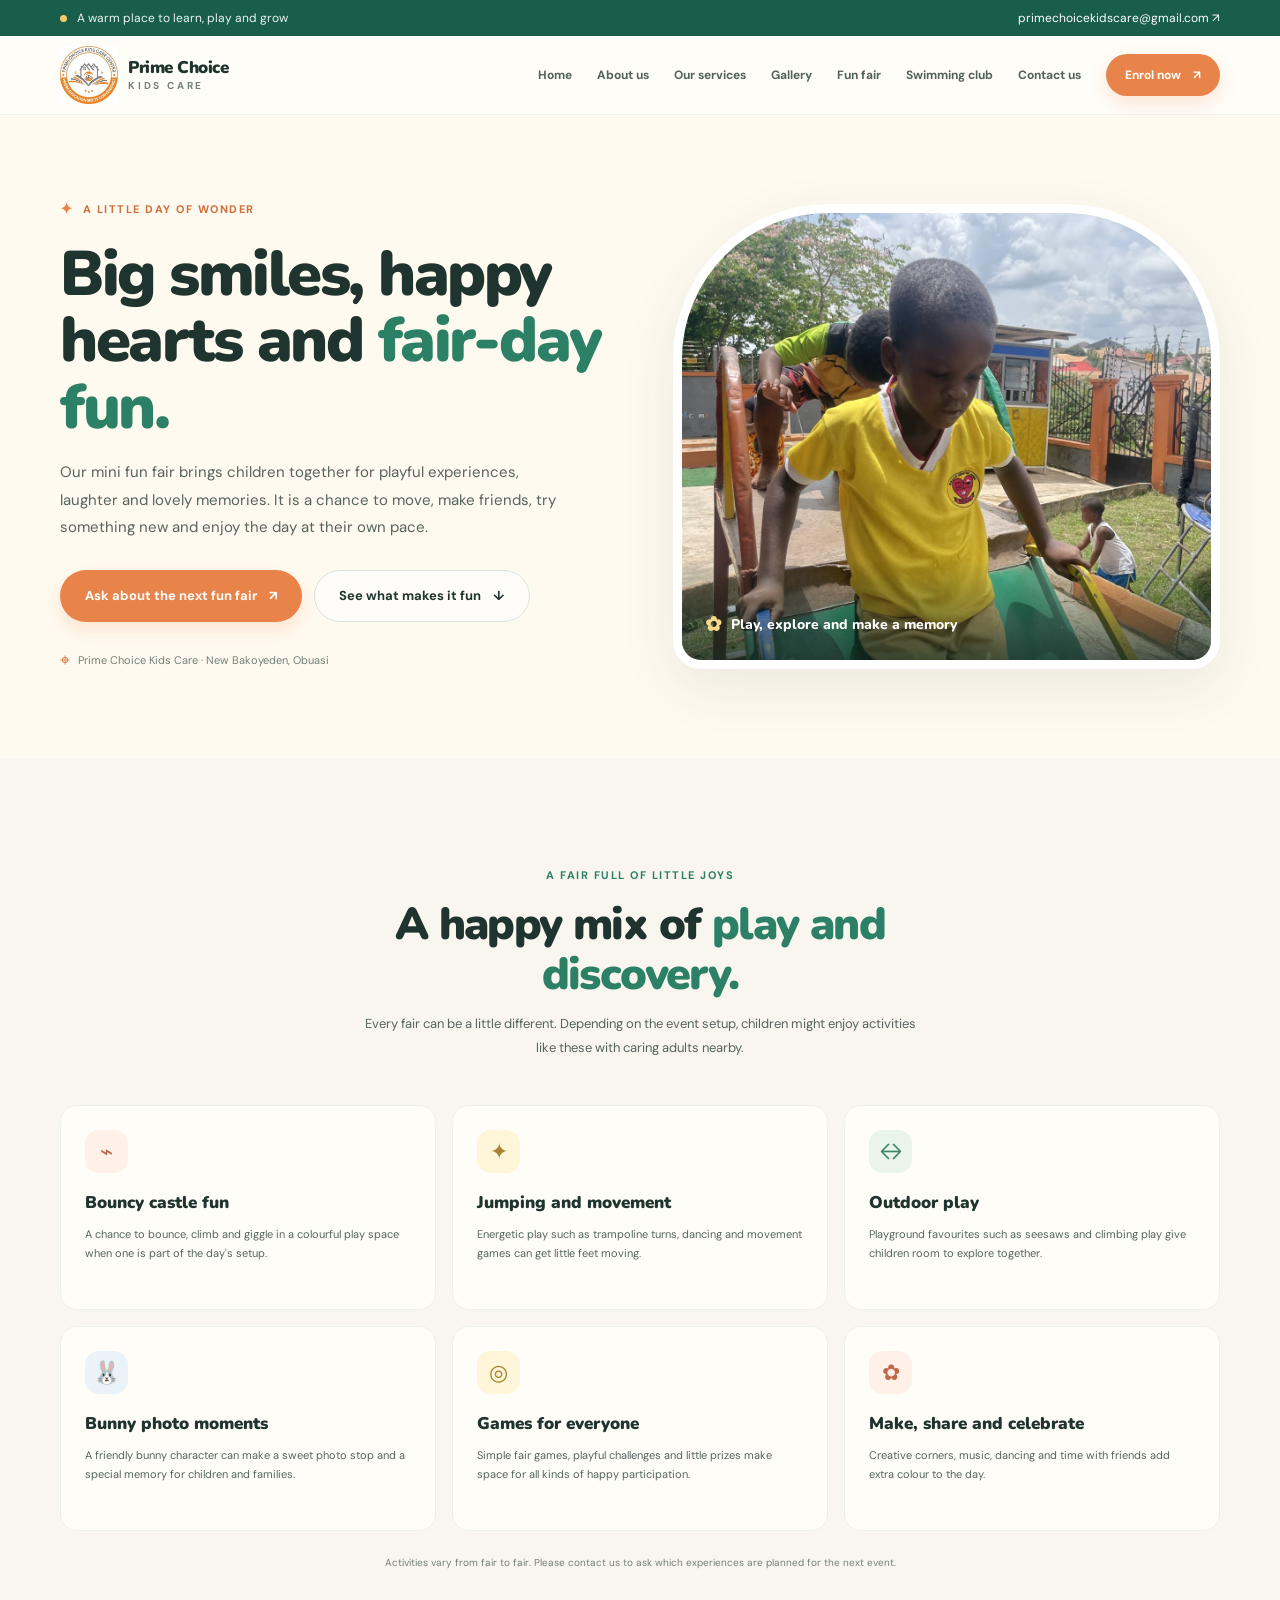
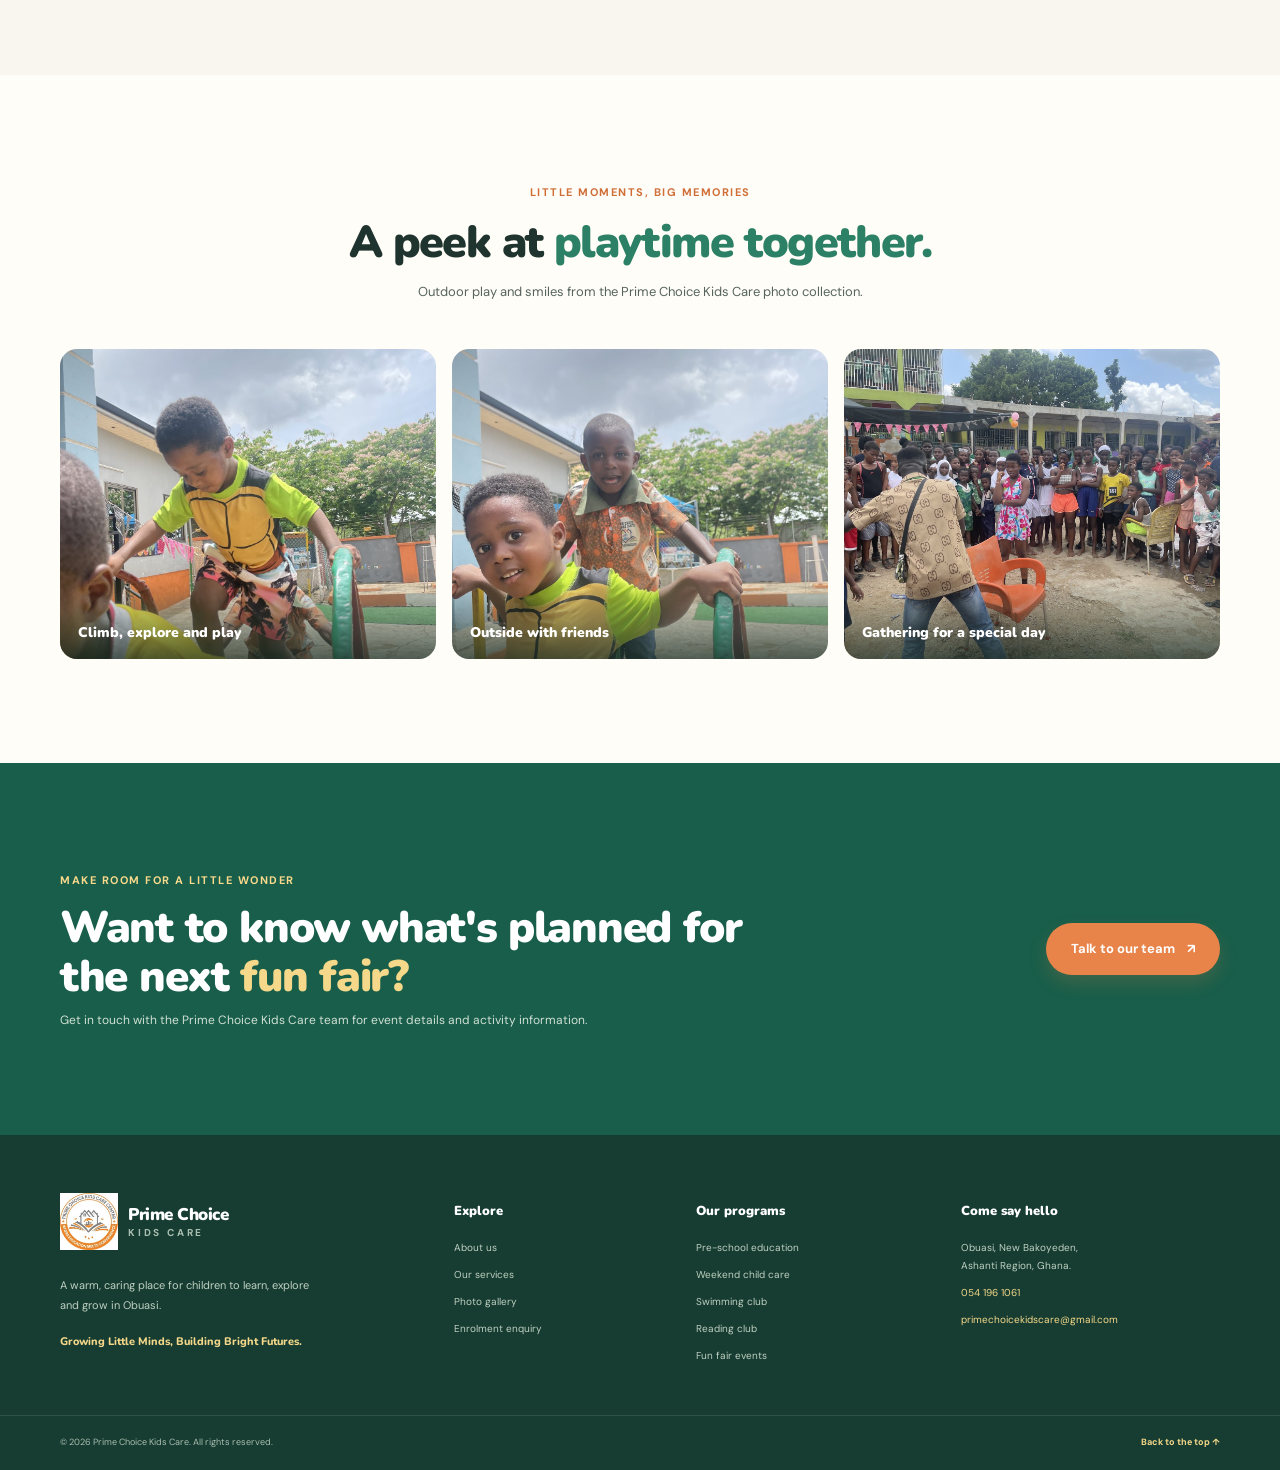
==== commit 8ca15de3: "Use unique photos across website pages Co-authored-by: Copilot <223556219+Copilot@users.noreply.gith" ====
--- a/funfair.html
+++ b/funfair.html
@@ -58,7 +58,7 @@
             <p class="program-location"><span aria-hidden="true">⌖</span> Prime Choice Kids Care · New Bakoyeden, Obuasi</p>
           </div>
           <figure class="program-hero-photo reveal">
-            <img src="https://lh3.googleusercontent.com/d/1VThaIc3gzFX5uHObkYap0mW_x950WfFs=w1400" alt="A child enjoying an outdoor play activity at the mini fun fair" fetchpriority="high">
+            <img src="./assets/funfair-hero.jpg" alt="Children enjoying an outdoor activity at the mini fun fair" fetchpriority="high">
             <figcaption><span aria-hidden="true">✿</span> Play, explore and make a memory</figcaption>
           </figure>
         </div>
@@ -116,16 +116,16 @@
           </div>
           <div class="program-photo-grid">
             <figure class="program-photo-card reveal">
-              <img src="https://lh3.googleusercontent.com/d/1VThaIc3gzFX5uHObkYap0mW_x950WfFs=w1000" alt="A child taking a turn on outdoor play equipment" loading="lazy">
+              <img src="./assets/funfair-photo-2.jpg" alt="A child taking a turn on outdoor play equipment" loading="lazy">
               <figcaption>Climb, explore and play</figcaption>
             </figure>
             <figure class="program-photo-card reveal">
-              <img src="https://lh3.googleusercontent.com/d/1eXh7Gc87C1rtiboEQk0sSpEBrXRE-SDh=w1000" alt="Children sharing a playful moment outside" loading="lazy">
+              <img src="./assets/funfair-photo-3.jpg" alt="Children sharing a playful moment outside" loading="lazy">
               <figcaption>Outside with friends</figcaption>
             </figure>
             <figure class="program-photo-card reveal">
-              <img src="https://lh3.googleusercontent.com/d/1p23Wyf0afIR9-xaCdoGB-kXBetSUbzat=w1000" alt="A child enjoying a playground seesaw" loading="lazy">
-              <figcaption>Playground favourites</figcaption>
+              <img src="./assets/funfair-photo-4.jpg" alt="Children and families gathering at an outdoor fun fair" loading="lazy">
+              <figcaption>Gathering for a special day</figcaption>
             </figure>
           </div>
         </div>
@@ -155,7 +155,7 @@
         </div>
         <div class="footer-column"><h3>Explore</h3><a href="./index.html#about">About us</a><a href="./index.html#services">Our services</a><a href="./index.html#gallery">Photo gallery</a><a href="./index.html#enquiry">Enrolment enquiry</a></div>
         <div class="footer-column"><h3>Our programs</h3><a href="./index.html#services">Pre-school education</a><a href="./index.html#services">Weekend child care</a><a href="./swimming-club.html">Swimming club</a><a href="./index.html#services">Reading club</a><a href="./funfair.html" aria-current="page">Fun fair events</a></div>
-        <div class="footer-column footer-contact"><h3>Come say hello</h3><p>Obuasi, New Bakoyeden,<br>Ashanti Region, Ghana.</p><a href="mailto:primechoicekidscare@gmail.com">primechoicekidscare@gmail.com</a></div>
+        <div class="footer-column footer-contact"><h3>Come say hello</h3><p>Obuasi, New Bakoyeden,<br>Ashanti Region, Ghana.</p><a href="tel:0541961061">054 196 1061</a><a href="mailto:primechoicekidscare@gmail.com">primechoicekidscare@gmail.com</a></div>
       </div>
       <div class="footer-bottom">
         <div class="container footer-bottom-inner"><p>© <span id="current-year"></span> Prime Choice Kids Care. All rights reserved.</p><a href="#main">Back to the top ↑</a></div>
